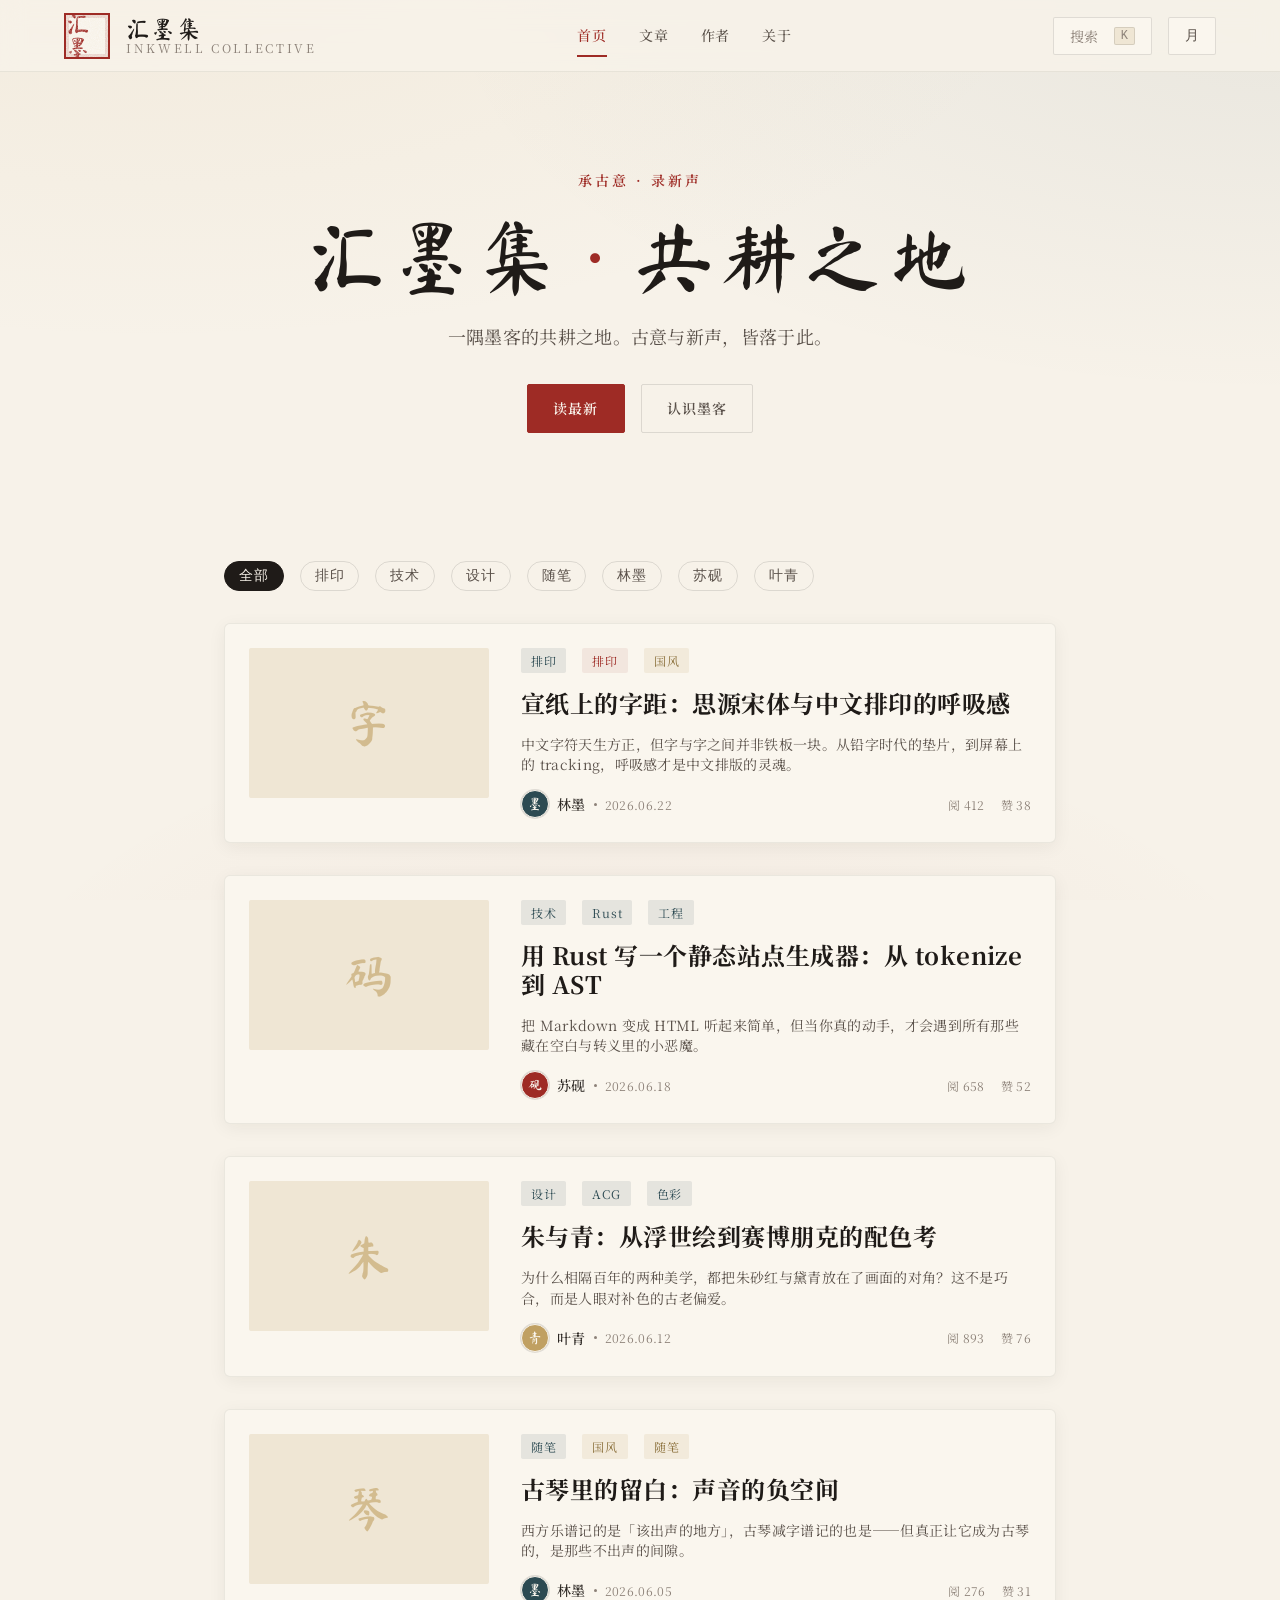
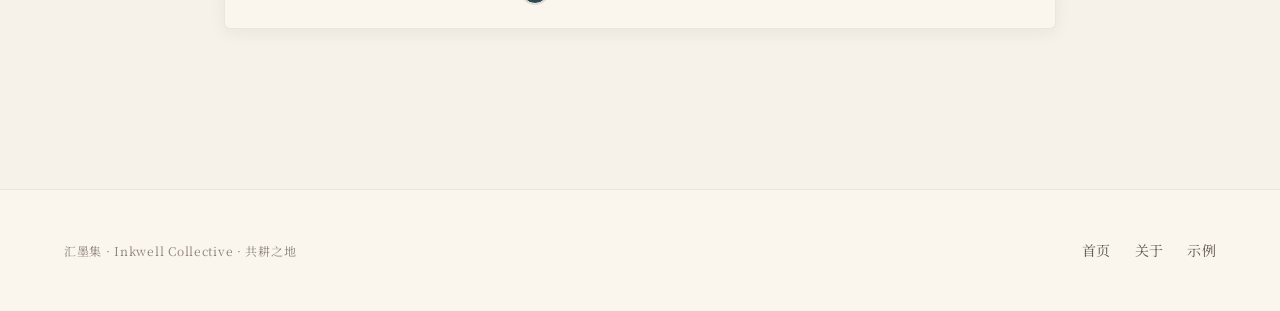
==== index.html @ a2462d6c "init: 国风多人博客 汇墨集 - 首页/文章详情/关于页，国风设计系统(CSS 388行) - 数据驱动的作者+文章模型，分类/作者筛选，全文搜索，明暗主题 - 响应式三档断点，GitHub Pa" ====
<!DOCTYPE html>
<html lang="zh-CN">
<head>
  <meta charset="UTF-8">
  <meta name="viewport" content="width=device-width, initial-scale=1">
  <title>汇墨集 · 多人共耕博客</title>
  <meta name="description" content="一隅墨客的共耕之地。古意与新声，皆落于此。">
  <link rel="icon" href="data:image/svg+xml,%3Csvg xmlns='http://www.w3.org/2000/svg' viewBox='0 0 64 64'%3E%3Crect width='64' height='64' fill='%239e2b25'/%3E%3Crect x='4' y='4' width='56' height='56' fill='none' stroke='%23f7f2e9' stroke-width='3'/%3E%3Ctext x='32' y='45' font-family='serif' font-size='40' fill='%23f7f2e9' text-anchor='middle'%3E%E5%A2%A8%3C/text%3E%3C/svg%3E">
  <link rel="stylesheet" href="assets/css/style.css">
</head>
<body data-page="home">
  <noscript><style>.reveal{opacity:1 !important;transform:none !important}</style></noscript>
  <header class="nav" id="nav"></header>
  <section class="hero" id="hero"></section>
  <main class="container">
    <section class="section" id="feed-wrap">
      <div id="filters"></div>
      <div id="feed"></div>
    </section>
  </main>
  <footer class="footer">
    <div class="footer__inner">
      <span class="footer__copy">汇墨集 · Inkwell Collective · 共耕之地</span>
      <div class="footer__links">
        <a class="footer__link" href="index.html">首页</a>
        <a class="footer__link" href="about.html">关于</a>
        <a class="footer__link" href="article.html?id=type-spacing">示例</a>
      </div>
    </div>
  </footer>
  <script src="assets/js/data.js"></script>
  <script src="assets/js/app.js"></script>
</body>
</html>
---- assets/css/style.css ----
@import url('https://fonts.googleapis.com/css2?family=Noto+Serif+SC:wght@300;400;500;600;700;900&family=Ma+Shan+Zheng&display=swap');

:root {
  --font-serif: "Noto Serif SC", "Songti SC", "STSong", "SimSun", serif;
  --font-script: "Ma Shan Zheng", "Noto Serif SC", serif;

  --fs-xs: 0.75rem;
  --fs-sm: 0.875rem;
  --fs-base: 1rem;
  --fs-md: 1.125rem;
  --fs-lg: 1.5rem;
  --fs-xl: 1.953rem;
  --fs-2xl: 2.441rem;
  --fs-3xl: 3.052rem;
  --fs-hero: clamp(2.6rem, 7vw, 5rem);

  --fw-light: 300;
  --fw-regular: 400;
  --fw-medium: 500;
  --fw-semibold: 600;
  --fw-bold: 700;
  --fw-black: 900;

  --lh-tight: 1.2;
  --lh-snug: 1.45;
  --lh-normal: 1.75;
  --lh-loose: 2;
  --ls-tight: 0.02em;
  --ls-normal: 0.06em;
  --ls-wide: 0.22em;
  --ls-xwide: 0.5em;

  --paper: #f7f2e9;
  --paper-2: #faf6ee;
  --paper-3: #efe6d4;
  --ink: #1f1b18;
  --ink-2: #2b2622;
  --ink-soft: #5a514a;
  --ink-faint: #8c8178;
  --cinnabar: #9e2b25;
  --cinnabar-d: #7d1f1b;
  --cinnabar-l: #c0453c;
  --daiqing: #2c4a52;
  --daiqing-l: #3d646e;
  --gold: #c0a062;
  --gold-l: #d4b87e;
  --line: rgba(31,27,24,0.12);
  --line-soft: rgba(31,27,24,0.07);

  --sp-1: 0.5rem;
  --sp-2: 1rem;
  --sp-3: 1.5rem;
  --sp-4: 2rem;
  --sp-5: 3rem;
  --sp-6: 4rem;
  --sp-7: 6rem;

  --radius: 2px;
  --radius-lg: 6px;
  --shadow-sm: 0 4px 18px rgba(31,27,24,0.06);
  --shadow-md: 0 12px 40px rgba(31,27,24,0.10);
  --shadow-lg: 0 24px 70px rgba(31,27,24,0.14);
  --maxw: 880px;
  --maxw-wide: 1200px;
  --nav-h: 72px;
  --ease: cubic-bezier(0.22, 0.61, 0.36, 1);
}

*, *::before, *::after { box-sizing: border-box; }
html { scroll-behavior: smooth; }
body {
  margin: 0;
  font-family: var(--font-serif);
  font-weight: var(--fw-regular);
  color: var(--ink);
  line-height: var(--lh-normal);
  letter-spacing: var(--ls-tight);
  background-color: var(--paper);
  background-image:
    radial-gradient(120% 80% at 12% -10%, rgba(192,160,98,0.10), transparent 60%),
    radial-gradient(120% 80% at 100% 0%, rgba(44,74,82,0.07), transparent 55%),
    radial-gradient(90% 70% at 50% 120%, rgba(158,43,37,0.05), transparent 60%);
  background-attachment: fixed;
  -webkit-font-smoothing: antialiased;
}
img { max-width: 100%; display: block; }
a { color: inherit; text-decoration: none; }
h1, h2, h3, h4 { font-weight: var(--fw-bold); line-height: var(--lh-tight); letter-spacing: var(--ls-tight); margin: 0; }
p { margin: 0; }

.container { width: 100%; max-width: var(--maxw); margin-inline: auto; padding-inline: var(--sp-3); }
.container--wide { max-width: var(--maxw-wide); }
.section { padding-block: var(--sp-6); }
.eyebrow { font-size: var(--fs-sm); letter-spacing: var(--ls-wide); text-transform: uppercase; color: var(--cinnabar); font-weight: var(--fw-semibold); }
.subtle { color: var(--ink-soft); }
.faint { color: var(--ink-faint); }
script[type="application/json"] { display: none; }

/* ============ 印章 logo 体系（篆刻方印 + 钤印斑驳质感） ============ */
.seal-logo { display: inline-flex; align-items: center; gap: var(--sp-2); }
.seal-logo__box {
  display: inline-flex; align-items: center; justify-content: center;
  width: 46px; height: 46px; flex: none;
  border: 2px solid var(--cinnabar); color: var(--cinnabar);
  font-family: var(--font-script); font-size: var(--fs-lg); line-height: 1;
  box-shadow: inset 0 0 0 3px rgba(158,43,37,0.16);
  border-radius: 0; position: relative; overflow: hidden;
}
.seal-logo__box::after {
  content: ""; position: absolute; inset: 0; mix-blend-mode: screen; opacity: 0.5; pointer-events: none;
  background-size: 80px 80px;
  background-image: url("data:image/svg+xml,%3Csvg xmlns='http://www.w3.org/2000/svg' width='80' height='80'%3E%3Cfilter id='n'%3E%3CfeTurbulence type='fractalNoise' baseFrequency='0.9' numOctaves='2' stitchTiles='stitch'/%3E%3CfeColorMatrix type='matrix' values='0 0 0 0 1  0 0 0 0 1  0 0 0 0 1  0 0 0 -1.4 1'/%3E%3C/filter%3E%3Crect width='80' height='80' filter='url(%23n)'/%3E%3C/svg%3E");
}
.seal-logo__text { display: flex; flex-direction: column; line-height: 1.05; }
.seal-logo__cn { font-family: var(--font-script); font-size: var(--fs-lg); color: var(--ink); letter-spacing: var(--ls-normal); }
.seal-logo__en { font-size: var(--fs-xs); letter-spacing: var(--ls-wide); color: var(--ink-faint); text-transform: uppercase; }

/* ============ 滚动渐入 reveal ============ */
.reveal { opacity: 0; transform: translateY(34px); transition: opacity 0.9s var(--ease), transform 0.9s var(--ease); }
.reveal.is-visible { opacity: 1; transform: none; }
.reveal[data-delay="1"] { transition-delay: 0.08s; }
.reveal[data-delay="2"] { transition-delay: 0.16s; }
.reveal[data-delay="3"] { transition-delay: 0.24s; }
.reveal[data-delay="4"] { transition-delay: 0.32s; }
@media (prefers-reduced-motion: reduce) {
  .reveal { opacity: 1 !important; transform: none !important; transition: none !important; }
}

/* ============ 按钮 ============ */
.btn {
  display: inline-flex; align-items: center; gap: var(--sp-1);
  padding: 0.7rem 1.6rem;
  font-family: var(--font-serif); font-size: var(--fs-sm);
  font-weight: var(--fw-semibold); letter-spacing: var(--ls-normal);
  border: 1.5px solid var(--ink); border-radius: var(--radius);
  background: transparent; color: var(--ink);
  cursor: pointer; transition: background 0.3s var(--ease), color 0.3s var(--ease), border-color 0.3s var(--ease);
}
.btn:hover { background: var(--ink); color: var(--paper); }
.btn--primary { background: var(--cinnabar); border-color: var(--cinnabar); color: var(--paper-2); }
.btn--primary:hover { background: var(--cinnabar-d); border-color: var(--cinnabar-d); }
.btn--ghost { border-color: var(--line); color: var(--ink-soft); }
.btn--ghost:hover { background: var(--paper-3); color: var(--ink); border-color: var(--line); }

/* ============ 固定导航栏 ============ */
.nav {
  position: fixed; top: 0; left: 0; right: 0; z-index: 100;
  height: var(--nav-h);
  background: rgba(247,242,233,0.85);
  backdrop-filter: blur(12px); -webkit-backdrop-filter: blur(12px);
  border-bottom: 1px solid var(--line-soft);
  transition: box-shadow 0.3s var(--ease);
}
.nav.is-scrolled { box-shadow: var(--shadow-sm); }
.nav__inner {
  height: 100%; max-width: var(--maxw-wide); margin-inline: auto;
  padding-inline: var(--sp-3);
  display: flex; align-items: center; justify-content: space-between; gap: var(--sp-3);
}
.nav__menu { display: flex; align-items: center; gap: var(--sp-4); }
.nav__link {
  font-size: var(--fs-sm); font-weight: var(--fw-medium); letter-spacing: var(--ls-normal);
  color: var(--ink-soft); cursor: pointer; position: relative; padding-block: 0.3rem;
  transition: color 0.25s var(--ease);
}
.nav__link:hover, .nav__link.is-active { color: var(--cinnabar); }
.nav__link.is-active::after {
  content: ""; position: absolute; left: 0; right: 0; bottom: -4px; height: 2px; background: var(--cinnabar);
}
.nav__actions { display: flex; align-items: center; gap: var(--sp-2); }
.nav__btn {
  display: inline-flex; align-items: center; justify-content: center; gap: var(--sp-1);
  height: 38px; min-width: 38px; padding: 0 var(--sp-2);
  border: 1px solid var(--line); border-radius: var(--radius);
  background: var(--paper-2); color: var(--ink-soft);
  font-size: var(--fs-sm); cursor: pointer;
  transition: border-color 0.25s var(--ease), color 0.25s var(--ease);
}
.nav__btn:hover { border-color: var(--ink-soft); color: var(--ink); }
.nav__btn--search { font-family: var(--font-serif); color: var(--ink-faint); }
.nav__btn--search kbd {
  font-size: var(--fs-xs); padding: 1px 6px; margin-left: var(--sp-1);
  border: 1px solid var(--line); border-radius: var(--radius); background: var(--paper-3);
}
.nav__toggle { display: none; }

/* ============ 回纹分隔条 ============ */
.fret-strip {
  height: 14px; width: 100%;
  background-repeat: repeat-x; background-position: center;
  opacity: 0.5;
  background-image: url("data:image/svg+xml,%3Csvg xmlns='http://www.w3.org/2000/svg' width='44' height='16'%3E%3Cg fill='none' stroke='%23c0a062' stroke-width='1.5'%3E%3Cpath d='M0 8h6V4h6v8h-4V6'/%3E%3Cpath d='M22 8h6V4h6v8h-4V6'/%3E%3C/g%3E%3C/svg%3E");
}

/* ============ hero 首屏 ============ */
.hero {
  padding-top: calc(var(--nav-h) + var(--sp-7));
  padding-bottom: var(--sp-6);
  text-align: center;
}
.hero__eyebrow {
  font-size: var(--fs-sm); letter-spacing: var(--ls-wide); text-transform: uppercase;
  color: var(--cinnabar); font-weight: var(--fw-semibold);
}
.hero__title {
  font-family: var(--font-script);
  font-size: var(--fs-hero); font-weight: var(--fw-regular);
  color: var(--ink); margin-block: var(--sp-2);
  letter-spacing: var(--ls-normal); line-height: var(--lh-tight);
}
.hero__title .dot { color: var(--cinnabar); }
.hero__lead {
  max-width: 36rem; margin-inline: auto;
  font-size: var(--fs-md); color: var(--ink-soft); line-height: var(--lh-normal);
}
.hero__actions { display: flex; gap: var(--sp-2); justify-content: center; margin-top: var(--sp-4); flex-wrap: wrap; }

/* ============ 章节标题 ============ */
.sec-head { text-align: center; margin-bottom: var(--sp-5); }
.sec-head__eyebrow {
  font-size: var(--fs-sm); letter-spacing: var(--ls-wide); text-transform: uppercase;
  color: var(--cinnabar); font-weight: var(--fw-semibold);
}
.sec-head__title { font-size: var(--fs-2xl); margin-block: var(--sp-1); }
.sec-head__sub { color: var(--ink-soft); font-size: var(--fs-md); max-width: 40rem; margin-inline: auto; }

/* ============ 文章卡片 ============ */
.feed { display: flex; flex-direction: column; gap: var(--sp-4); }
.article-card {
  display: grid; grid-template-columns: 240px 1fr; gap: var(--sp-4);
  padding: var(--sp-3);
  background: var(--paper-2);
  border: 1px solid var(--line-soft);
  border-radius: var(--radius-lg);
  box-shadow: var(--shadow-sm);
  transition: box-shadow 0.3s var(--ease), transform 0.3s var(--ease), border-color 0.3s var(--ease);
  cursor: pointer;
}
.article-card:hover { box-shadow: var(--shadow-md); transform: translateY(-3px); border-color: var(--line); }
.article-card__cover {
  aspect-ratio: 16 / 10; border-radius: var(--radius);
  background: var(--paper-3); overflow: hidden;
}
.article-card__cover img { width: 100%; height: 100%; object-fit: cover; transition: transform 0.5s var(--ease); }
.article-card:hover .article-card__cover img { transform: scale(1.04); }
.article-card__cover-ph { width: 100%; height: 100%; display: flex; align-items: center; justify-content: center; font-family: var(--font-script); font-size: var(--fs-3xl); color: var(--gold); opacity: 0.6; }
.article-card__body { display: flex; flex-direction: column; gap: var(--sp-2); min-width: 0; }
.article-card__title { font-size: var(--fs-lg); font-weight: var(--fw-bold); transition: color 0.25s var(--ease); }
.article-card:hover .article-card__title { color: var(--cinnabar); }
.article-card__excerpt {
  font-size: var(--fs-sm); color: var(--ink-soft); line-height: var(--lh-snug);
  display: -webkit-box; -webkit-line-clamp: 3; -webkit-box-orient: vertical; overflow: hidden;
}
.article-card__foot { display: flex; align-items: center; justify-content: space-between; gap: var(--sp-2); margin-top: auto; flex-wrap: wrap; }
.article-card__tags { display: flex; gap: var(--sp-1); flex-wrap: wrap; }

/* ============ 作者徽章 ============ */
.author-badge { display: inline-flex; align-items: center; gap: var(--sp-1); }
.author-badge__avatar {
  width: 28px; height: 28px; border-radius: 50%; flex: none;
  background: var(--daiqing); color: var(--paper-2);
  display: inline-flex; align-items: center; justify-content: center;
  font-family: var(--font-script); font-size: var(--fs-sm);
  border: 1.5px solid var(--paper); box-shadow: 0 0 0 1px var(--line);
}
.author-badge__name { font-size: var(--fs-sm); font-weight: var(--fw-medium); color: var(--ink-2); }
.author-badge__date { font-size: var(--fs-xs); color: var(--ink-faint); }
.dot-sep { width: 3px; height: 3px; border-radius: 50%; background: var(--ink-faint); display: inline-block; }

/* ============ 标签 ============ */
.tag { display: inline-flex; align-items: center; padding: 2px 10px; font-size: var(--fs-xs); letter-spacing: var(--ls-normal); border-radius: var(--radius); background: rgba(158,43,37,0.08); color: var(--cinnabar); cursor: pointer; transition: background 0.25s var(--ease); }
.tag:hover { background: rgba(158,43,37,0.16); }
.tag--teal { background: rgba(44,74,82,0.10); color: var(--daiqing); }
.tag--teal:hover { background: rgba(44,74,82,0.18); }
.tag--gold { background: rgba(192,160,98,0.14); color: #8a6f3a; }

/* ============ 统计 ============ */
.stats { display: flex; align-items: center; gap: var(--sp-2); }
.stats__item { display: inline-flex; align-items: center; gap: 4px; font-size: var(--fs-xs); color: var(--ink-faint); }

/* ============ 筛选器 ============ */
.filters { display: flex; align-items: center; gap: var(--sp-2); flex-wrap: wrap; margin-bottom: var(--sp-4); }
.chip {
  padding: 5px 14px; font-size: var(--fs-sm); letter-spacing: var(--ls-normal);
  border: 1px solid var(--line); border-radius: 999px;
  background: transparent; color: var(--ink-soft); cursor: pointer;
  transition: background 0.25s var(--ease), color 0.25s var(--ease), border-color 0.25s var(--ease);
}
.chip:hover { border-color: var(--ink-soft); color: var(--ink); }
.chip.is-active { background: var(--ink); border-color: var(--ink); color: var(--paper); }

/* ============ 页脚 ============ */
.footer { margin-top: var(--sp-7); padding-block: var(--sp-5); border-top: 1px solid var(--line-soft); background: var(--paper-2); }
.footer__inner { display: flex; align-items: center; justify-content: space-between; gap: var(--sp-3); flex-wrap: wrap; max-width: var(--maxw-wide); margin-inline: auto; padding-inline: var(--sp-3); }
.footer__copy { font-size: var(--fs-xs); color: var(--ink-faint); letter-spacing: var(--ls-normal); }
.footer__links { display: flex; gap: var(--sp-3); }
.footer__link { font-size: var(--fs-sm); color: var(--ink-soft); transition: color 0.25s var(--ease); }
.footer__link:hover { color: var(--cinnabar); }

/* ============ 文章详情 ============ */
.article { padding-top: calc(var(--nav-h) + var(--sp-5)); padding-bottom: var(--sp-6); }
.article__head { text-align: center; margin-bottom: var(--sp-4); }
.article__title { font-size: var(--fs-3xl); margin-block: var(--sp-2); }
.article__sub { color: var(--ink-soft); font-size: var(--fs-md); max-width: 38rem; margin-inline: auto; }
.article__meta { display: flex; align-items: center; justify-content: center; gap: var(--sp-2); margin-top: var(--sp-3); flex-wrap: wrap; }
.article__cover { aspect-ratio: 21 / 9; border-radius: var(--radius-lg); overflow: hidden; margin-block: var(--sp-4); background: var(--paper-3); }
.article__cover img { width: 100%; height: 100%; object-fit: cover; }
.article__prose { font-size: var(--fs-md); line-height: var(--lh-loose); color: var(--ink-2); max-width: 44rem; margin-inline: auto; }
.article__prose > p { margin-bottom: var(--sp-3); }
.article__prose h2 { font-size: var(--fs-xl); margin-block: var(--sp-5) var(--sp-2); }
.article__prose h3 { font-size: var(--fs-lg); margin-block: var(--sp-4) var(--sp-2); }
.article__prose ul, .article__prose ol { margin: 0 0 var(--sp-3) var(--sp-4); }
.article__prose li { margin-bottom: var(--sp-1); }
.article__prose blockquote { border-left: 3px solid var(--cinnabar); padding-left: var(--sp-3); color: var(--ink-soft); font-style: italic; margin: var(--sp-4) 0; }
.article__prose code { background: var(--paper-3); padding: 2px 6px; border-radius: var(--radius); font-size: 0.9em; }
.article__prose pre { background: var(--ink); color: var(--paper-2); padding: var(--sp-3); border-radius: var(--radius-lg); overflow-x: auto; margin-bottom: var(--sp-3); }
.article__prose pre code { background: none; padding: 0; color: inherit; }
.article__prose img { border-radius: var(--radius); margin-block: var(--sp-3); }
.article__prose > p:first-of-type::first-letter {
  font-family: var(--font-script); font-size: 3.4em; float: left; line-height: 0.82; padding-right: 0.08em; padding-top: 0.04em; color: var(--cinnabar);
}
.author-card { display: flex; align-items: center; gap: var(--sp-3); padding: var(--sp-3); margin-top: var(--sp-5); background: var(--paper-2); border: 1px solid var(--line-soft); border-radius: var(--radius-lg); }
.author-card__avatar { width: 56px; height: 56px; border-radius: 50%; flex: none; background: var(--daiqing); color: var(--paper-2); display: inline-flex; align-items: center; justify-content: center; font-family: var(--font-script); font-size: var(--fs-xl); }
.author-card__name { font-size: var(--fs-md); font-weight: var(--fw-semibold); }
.author-card__bio { font-size: var(--fs-sm); color: var(--ink-soft); margin-top: 2px; }

/* ============ 响应式 ============ */
@media (max-width: 1024px) {
  .article-card { grid-template-columns: 180px 1fr; gap: var(--sp-3); }
}
@media (max-width: 760px) {
  .article-card { grid-template-columns: 1fr; }
  .article-card__cover { aspect-ratio: 21 / 9; }
  .nav__menu { display: none; }
  .nav__btn--search kbd { display: none; }
  .nav__toggle { display: inline-flex; }
  .nav__menu.is-open {
    display: flex; flex-direction: column; align-items: flex-start; gap: var(--sp-2);
    position: fixed; top: var(--nav-h); left: 0; right: 0;
    padding: var(--sp-3); background: var(--paper-2);
    border-bottom: 1px solid var(--line); box-shadow: var(--shadow-md);
  }
  .hero__title { font-size: clamp(2.2rem, 12vw, 3.5rem); }
  .footer__inner { flex-direction: column; text-align: center; gap: var(--sp-2); }
  .hero { padding-top: calc(var(--nav-h) + var(--sp-5)); padding-bottom: var(--sp-4); }
  .section { padding-block: var(--sp-5); }
  .article__title { font-size: var(--fs-2xl); }
  .article__sub { font-size: var(--fs-base); }
  .author-grid { grid-template-columns: 1fr; }
  .article-card { padding: var(--sp-2); }
}

/* ============ 暗色主题 ============ */
[data-theme="dark"] {
  --paper: #1a1714; --paper-2: #221e1a; --paper-3: #2c2722;
  --ink: #f0e9dc; --ink-2: #e3dccb; --ink-soft: #b3a896; --ink-faint: #8a7f70;
  --line: rgba(240,233,220,0.14); --line-soft: rgba(240,233,220,0.08);
  --shadow-sm: 0 4px 18px rgba(0,0,0,0.30);
  --shadow-md: 0 12px 40px rgba(0,0,0,0.40);
}
[data-theme="dark"] body {
  background-image:
    radial-gradient(120% 80% at 12% -10%, rgba(192,160,98,0.10), transparent 60%),
    radial-gradient(120% 80% at 100% 0%, rgba(44,74,82,0.16), transparent 55%),
    radial-gradient(90% 70% at 50% 120%, rgba(158,43,37,0.10), transparent 60%);
}
[data-theme="dark"] .nav { background: rgba(26,23,20,0.85); }
[data-theme="dark"] .article__prose pre { background: #0f0d0b; }

/* ============ 工具类 ============ */
.center { text-align: center; }
.muted { color: var(--ink-soft); }
.stack > * + * { margin-top: var(--sp-2); }
.cluster { display: flex; align-items: center; gap: var(--sp-2); flex-wrap: wrap; }
.visually-hidden { position: absolute; width: 1px; height: 1px; overflow: hidden; clip: rect(0,0,0,0); white-space: nowrap; }

/* ============ 关于页：作者卡片网格 ============ */
.author-grid {
  display: grid; grid-template-columns: repeat(auto-fit, minmax(240px, 1fr));
  gap: var(--sp-3);
}
.author-profile {
  text-align: center; padding: var(--sp-4) var(--sp-3);
  background: var(--paper-2); border: 1px solid var(--line-soft);
  border-radius: var(--radius-lg); box-shadow: var(--shadow-sm);
  transition: box-shadow 0.3s var(--ease), transform 0.3s var(--ease);
}
.author-profile:hover { box-shadow: var(--shadow-md); transform: translateY(-3px); }
.author-profile__avatar {
  width: 72px; height: 72px; border-radius: 50%; margin-inline: auto; margin-bottom: var(--sp-2);
  display: inline-flex; align-items: center; justify-content: center;
  font-family: var(--font-script); font-size: var(--fs-2xl); color: var(--paper-2);
  box-shadow: 0 0 0 3px var(--paper), var(--shadow-sm);
}
.author-profile__name { font-size: var(--fs-lg); }
.author-profile__role { font-size: var(--fs-sm); color: var(--cinnabar); letter-spacing: var(--ls-normal); margin-top: 2px; }
.author-profile__bio { font-size: var(--fs-sm); color: var(--ink-soft); line-height: var(--lh-snug); margin-top: var(--sp-2); }
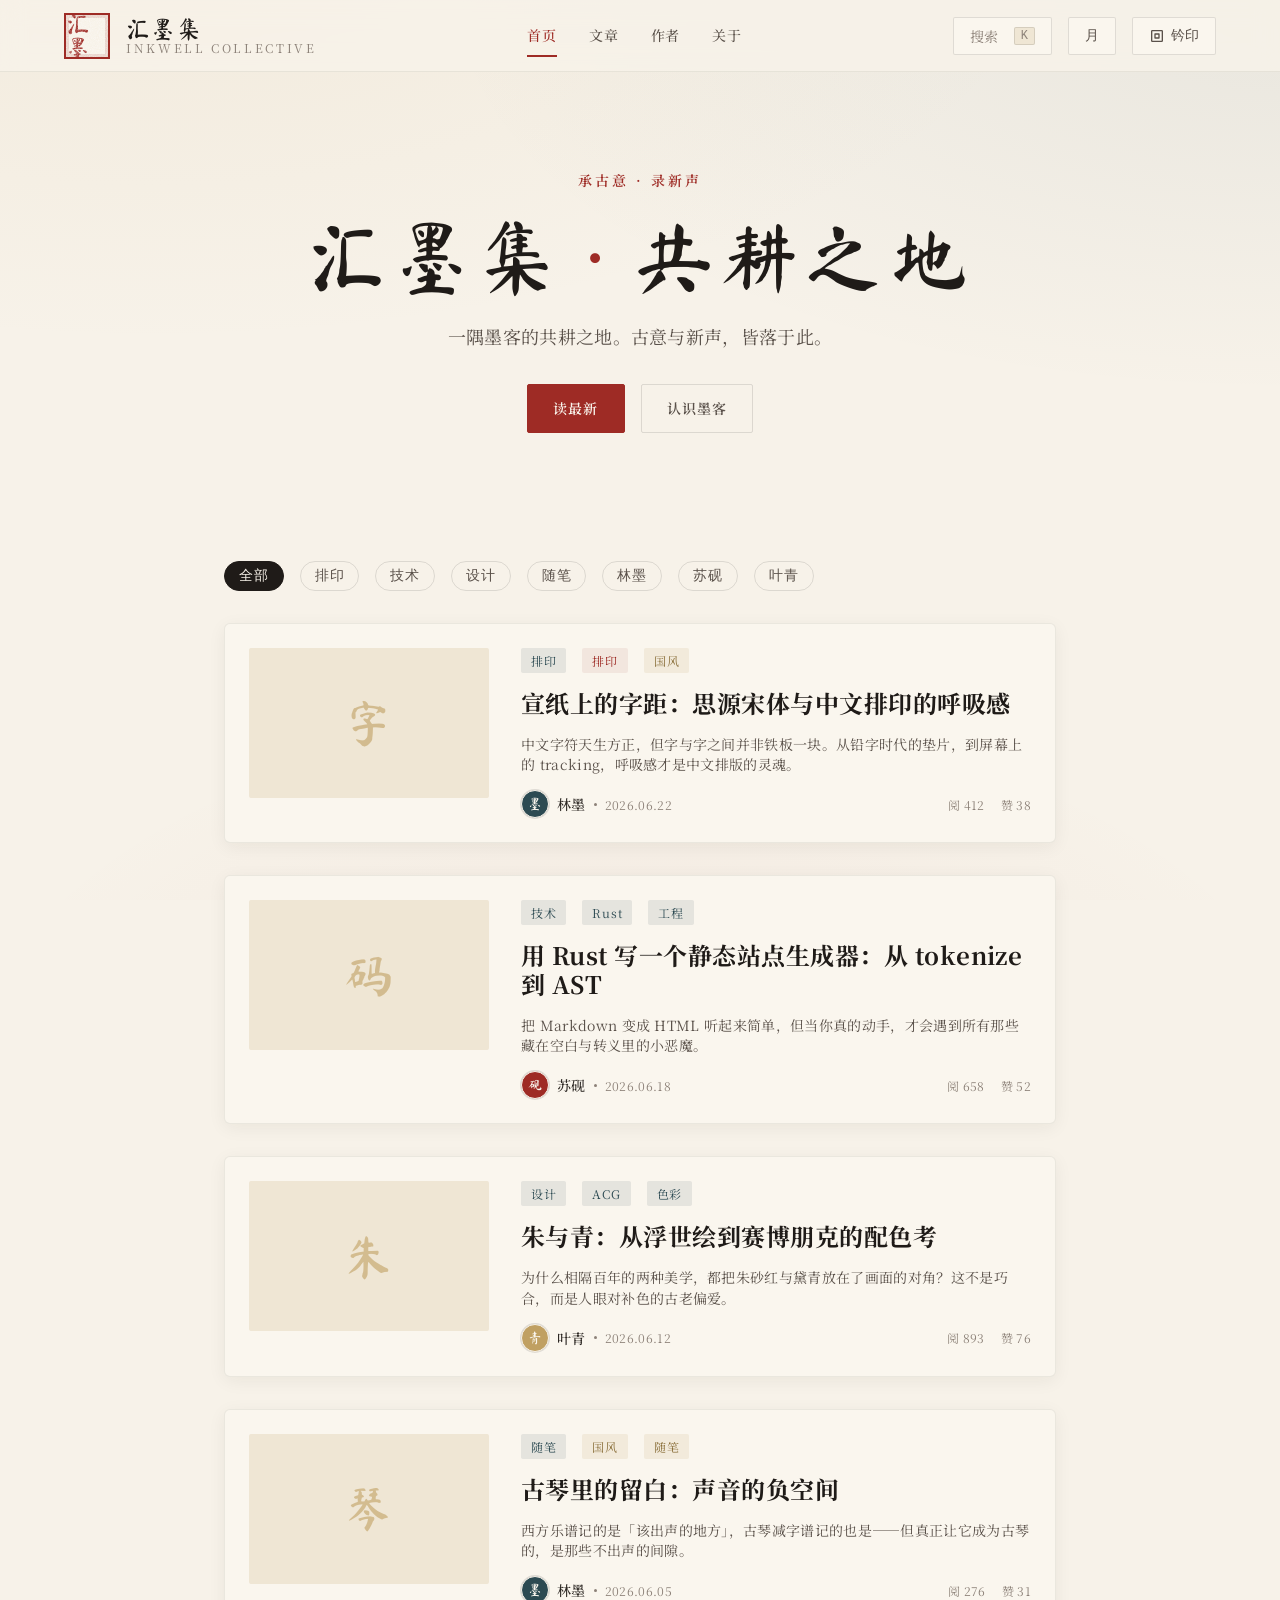
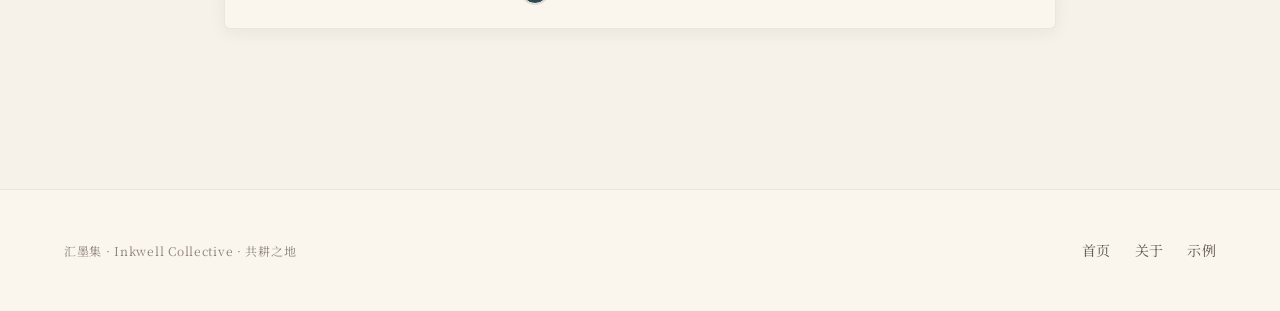
==== commit 14c40a31: "feat: 钤印入册 —— 纯前端双角色认证系统 - 导航栏「月」右侧加登录按钮「钤印」（国风表达，未登录显钤印图标+文字，已登录显印章+笔名） - 骚人（访客）：邮箱 + 前端模拟验证码注册/登录，" ====
--- a/index.html
+++ b/index.html
@@ -30,5 +30,6 @@
   </footer>
   <script src="assets/js/data.js"></script>
   <script src="assets/js/app.js"></script>
+  <script src="assets/js/auth.js"></script>
 </body>
 </html>
--- a/assets/css/style.css
+++ b/assets/css/style.css
@@ -395,3 +395,116 @@
 .author-profile__name { font-size: var(--fs-lg); }
 .author-profile__role { font-size: var(--fs-sm); color: var(--cinnabar); letter-spacing: var(--ls-normal); margin-top: 2px; }
 .author-profile__bio { font-size: var(--fs-sm); color: var(--ink-soft); line-height: var(--lh-snug); margin-top: var(--sp-2); }
+
+/* ============ 钤印认证：登录按钮 ============ */
+.auth-btn { gap: 6px; }
+.auth-btn__icon { flex: none; }
+.auth-btn--in { padding: 0 10px 0 6px; }
+.auth-btn__seal {
+  width: 26px; height: 26px; flex: none; border-radius: 3px;
+  display: inline-flex; align-items: center; justify-content: center;
+  font-family: var(--font-script); font-size: var(--fs-sm); color: var(--paper-2);
+  box-shadow: inset 0 0 0 2px rgba(255,255,255,0.18);
+}
+.auth-btn__name { font-size: var(--fs-sm); font-weight: var(--fw-medium); max-width: 7em; overflow: hidden; text-overflow: ellipsis; white-space: nowrap; }
+
+/* ============ 认证弹窗 ============ */
+.auth-modal { position: fixed; inset: 0; z-index: 200; display: none; align-items: center; justify-content: center; padding: var(--sp-3); }
+.auth-modal.is-open { display: flex; }
+.auth-modal__backdrop { position: absolute; inset: 0; background: rgba(31,27,24,0.45); backdrop-filter: blur(2px); animation: fadein 0.25s var(--ease); }
+.auth-modal__card {
+  position: relative; z-index: 1; width: 100%; max-width: 420px;
+  background: var(--paper-2); border: 1px solid var(--line);
+  border-radius: var(--radius-lg); box-shadow: var(--shadow-lg);
+  padding: var(--sp-5) var(--sp-4) var(--sp-4);
+  animation: popin 0.3s var(--ease);
+  max-height: 90vh; overflow-y: auto;
+}
+.auth-modal__close {
+  position: absolute; top: 10px; right: 12px; width: 32px; height: 32px;
+  border: none; background: transparent; color: var(--ink-faint);
+  font-size: var(--fs-xl); line-height: 1; cursor: pointer; border-radius: var(--radius);
+  transition: color 0.2s var(--ease), background 0.2s var(--ease);
+}
+.auth-modal__close:hover { color: var(--ink); background: var(--paper-3); }
+.auth-modal__head { text-align: center; margin-bottom: var(--sp-3); }
+.auth-modal__seal {
+  display: inline-flex; align-items: center; justify-content: center;
+  width: 52px; height: 52px; border: 2px solid var(--cinnabar); color: var(--cinnabar);
+  font-size: var(--fs-sm); margin-bottom: var(--sp-2);
+  box-shadow: inset 0 0 0 3px rgba(158,43,37,0.16);
+}
+.auth-modal__head h2 { font-size: var(--fs-xl); }
+.auth-modal__sub { font-size: var(--fs-sm); color: var(--ink-soft); margin-top: 4px; }
+@keyframes fadein { from { opacity: 0; } to { opacity: 1; } }
+@keyframes popin { from { opacity: 0; transform: translateY(16px) scale(0.98); } to { opacity: 1; transform: none; } }
+
+/* ---- 角色 tab ---- */
+.auth-tabs { display: grid; grid-template-columns: 1fr 1fr; gap: var(--sp-1); margin-bottom: var(--sp-3); background: var(--paper-3); padding: 4px; border-radius: var(--radius-lg); }
+.auth-tab {
+  display: flex; flex-direction: column; align-items: center; gap: 1px;
+  padding: var(--sp-1); border: none; background: transparent; border-radius: var(--radius);
+  cursor: pointer; transition: background 0.25s var(--ease), box-shadow 0.25s var(--ease);
+}
+.auth-tab.is-active { background: var(--paper-2); box-shadow: var(--shadow-sm); }
+.auth-tab__cn { font-family: var(--font-script); font-size: var(--fs-lg); color: var(--ink); }
+.auth-tab__desc { font-size: var(--fs-xs); color: var(--ink-faint); letter-spacing: var(--ls-normal); }
+.auth-tab.is-active .auth-tab__desc { color: var(--cinnabar); }
+
+/* ---- 表单 ---- */
+.auth-panel { display: none; }
+.auth-panel.is-active { display: block; animation: fadein 0.3s var(--ease); }
+.auth-note { font-size: var(--fs-xs); color: var(--ink-faint); line-height: var(--lh-snug); margin-bottom: var(--sp-3); padding: var(--sp-1) var(--sp-2); background: var(--paper-3); border-radius: var(--radius); border-left: 2px solid var(--gold); }
+.field { display: block; margin-bottom: var(--sp-1); }
+.field--row { display: flex; align-items: flex-end; gap: var(--sp-1); margin-bottom: 0; }
+.field__inline { flex: 1; display: block; }
+.field__action { flex: none; height: 42px; margin-bottom: 0; padding: 0 var(--sp-2); white-space: nowrap; }
+.field__label { display: block; font-size: var(--fs-xs); color: var(--ink-soft); letter-spacing: var(--ls-normal); margin-bottom: 4px; }
+.field input {
+  width: 100%; height: 42px; padding: 0 var(--sp-2);
+  font-family: var(--font-serif); font-size: var(--fs-base); color: var(--ink);
+  background: var(--paper); border: 1px solid var(--line); border-radius: var(--radius);
+  transition: border-color 0.25s var(--ease), box-shadow 0.25s var(--ease);
+}
+.field input:focus { outline: none; border-color: var(--cinnabar); box-shadow: 0 0 0 3px rgba(158,43,37,0.12); }
+.field-error { display: block; min-height: 1.1em; font-size: var(--fs-xs); color: var(--cinnabar); margin-bottom: var(--sp-1); }
+.verify-hint { font-size: var(--fs-xs); color: var(--ink-soft); line-height: var(--lh-snug); margin: var(--sp-1) 0 var(--sp-2); }
+.verify-hint .code-show { display: inline-block; font-family: var(--font-script); font-size: var(--fs-lg); color: var(--cinnabar); letter-spacing: var(--ls-wide); padding: 0 6px; background: rgba(158,43,37,0.08); border-radius: var(--radius); }
+.auth-submit { width: 100%; justify-content: center; margin-top: var(--sp-2); height: 46px; }
+/* 暗色下输入框 */
+[data-theme="dark"] .field input { background: var(--paper-3); }
+[data-theme="dark"] .auth-tabs { background: var(--paper-3); }
+[data-theme="dark"] .auth-tab.is-active { background: var(--paper-2); }
+
+/* ---- toast ---- */
+.auth-toast {
+  position: fixed; bottom: var(--sp-4); left: 50%; transform: translateX(-50%) translateY(20px);
+  z-index: 300; max-width: 90vw;
+  padding: var(--sp-1) var(--sp-3);
+  background: var(--ink); color: var(--paper-2);
+  font-size: var(--fs-sm); letter-spacing: var(--ls-normal);
+  border-radius: var(--radius-lg); box-shadow: var(--shadow-lg);
+  opacity: 0; transition: opacity 0.3s var(--ease), transform 0.3s var(--ease);
+  pointer-events: none;
+}
+.auth-toast.is-show { opacity: 1; transform: translateX(-50%) translateY(0); }
+
+/* ---- 用户面板 ---- */
+.auth-modal__card--panel { max-width: 340px; padding: var(--sp-4); }
+.user-panel { text-align: center; }
+.user-panel__seal {
+  display: inline-flex; align-items: center; justify-content: center;
+  width: 64px; height: 64px; border-radius: 6px; margin-bottom: var(--sp-2);
+  font-family: var(--font-script); font-size: var(--fs-2xl); color: var(--paper-2);
+  box-shadow: inset 0 0 0 3px rgba(255,255,255,0.2), var(--shadow-sm);
+}
+.user-panel__name { font-size: var(--fs-xl); }
+.user-panel__role { font-size: var(--fs-sm); color: var(--cinnabar); letter-spacing: var(--ls-normal); margin-top: 4px; }
+.user-panel__since { font-size: var(--fs-xs); color: var(--ink-faint); margin-top: var(--sp-1); }
+.user-panel__logout { width: 100%; justify-content: center; margin-top: var(--sp-3); }
+
+/* 移动端认证按钮文字隐藏 */
+@media (max-width: 760px) {
+  .auth-btn__name { display: none; }
+  .auth-btn:not(.auth-btn--in) span:not(.auth-btn__icon) { display: none; }
+}
